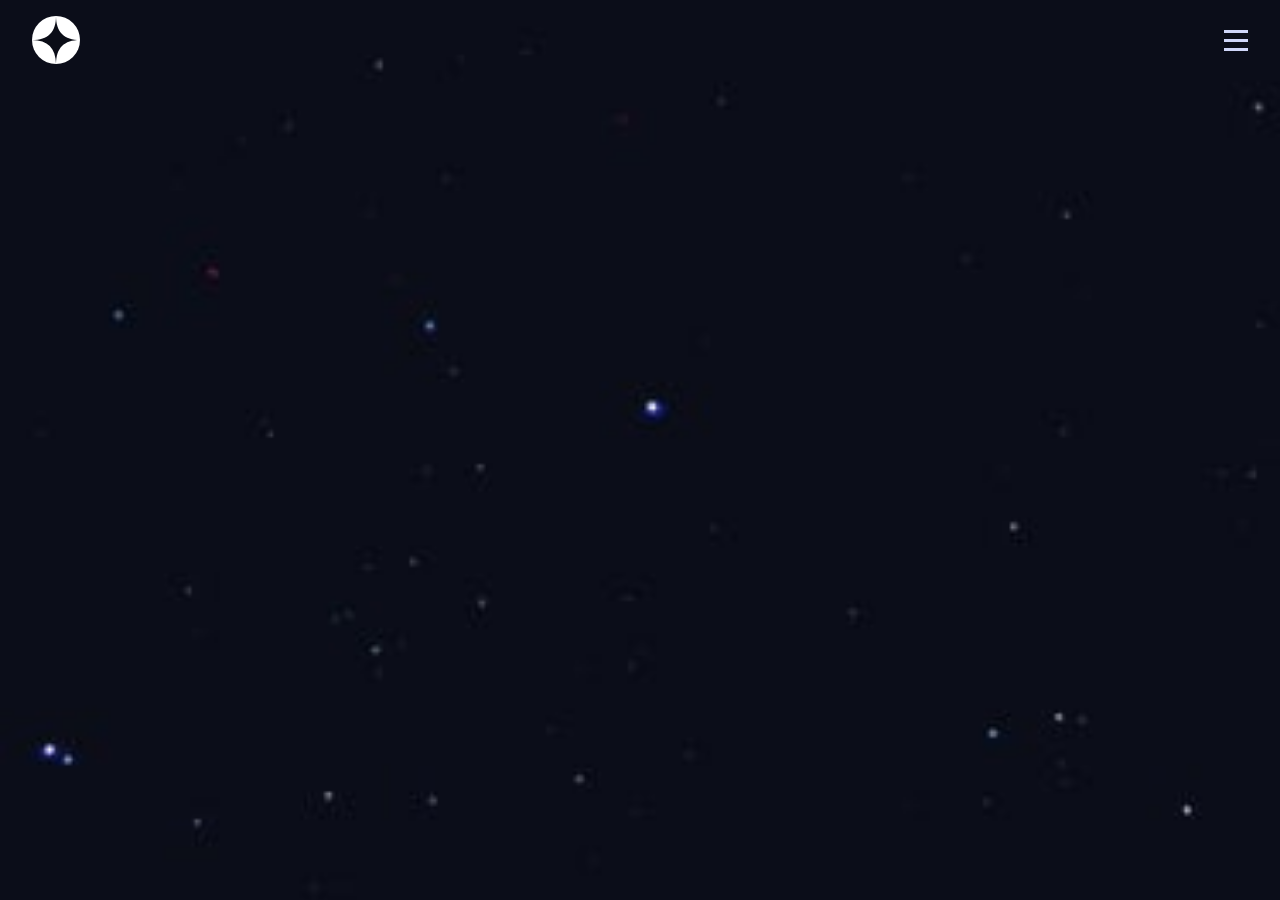
==== index.html @ 7dfd9abb "first commit" ====
<!DOCTYPE html>
<html lang="en">
<head>
    <meta charset="UTF-8">
    <meta name="viewport" content="width=device-width, initial-scale=1.0">
    <title>Space Tourism</title>
    <!-- Css Custom Styles -->
    <link rel="stylesheet" href="./assets/styles.css">
    <!-- CDNs -->
    <link rel="stylesheet" href="https://cdnjs.cloudflare.com/ajax/libs/font-awesome/6.5.1/css/all.min.css" integrity="sha512-DTOQO9RWCH3ppGqcWaEA1BIZOC6xxalwEsw9c2QQeAIftl+Vegovlnee1c9QX4TctnWMn13TZye+giMm8e2LwA==" crossorigin="anonymous" referrerpolicy="no-referrer" />
</head>
<body>
    <!-- Header -->
    <header>
        <div>
            <!-- Logo Section -->
            <section class="logo">
                <img src="assets/shared/logo.svg" alt="Space Tourism Logo">
            </section>
            <button id="toggle_menu">
                <img src="./assets/shared/icon-hamburger.svg" alt="Toggle Menu">
            </button>
            <nav>
                <ul>
                    <li></li>
                </ul>
            </nav>
        </div>
    </header>
    <!-- Main Content -->
    <main>

        <!-- Sections -->
        <section>

        </section>

        <!-- Aside -->
        <aside>

        </aside>
    </main>
    <!-- Footer -->
    <footer>

    </footer>
</body>
</html>
---- assets/styles.css ----
*{
    margin: 0;
    padding: 0;
}
/* background Images Body */
body{
    background-image: url(./home/background-home-mobile.jpg);
    background-repeat: no-repeat;
    background-size: cover;
}
#toggle_menu{
    border: none;
    background-color: transparent;
}
/* header navigation placeholder */
header div{
    display: flex;
    justify-content: space-between;
    max-width: 95%;
    margin: 1rem auto;
}
nav{
    display: none;
}
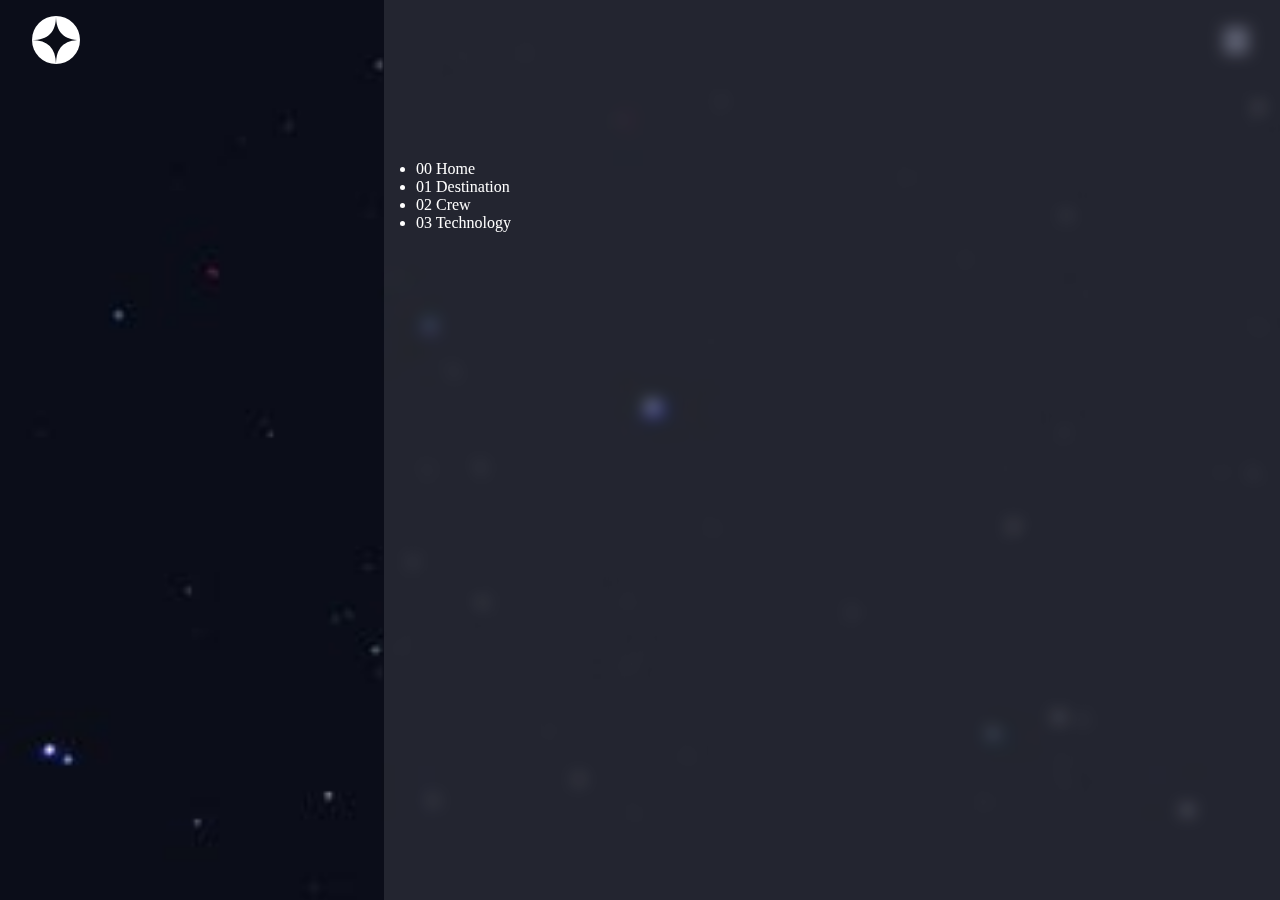
==== commit f2b4ee94: "navigation menu" ====
--- a/index.html
+++ b/index.html
@@ -17,12 +17,16 @@
             <section class="logo">
                 <img src="assets/shared/logo.svg" alt="Space Tourism Logo">
             </section>
+            <!-- Toggle Menu -->
             <button id="toggle_menu">
                 <img src="./assets/shared/icon-hamburger.svg" alt="Toggle Menu">
             </button>
             <nav>
                 <ul>
-                    <li></li>
+                    <li><span>00</span> Home</li>
+                    <li><span>01</span> Destination</li>
+                    <li><span>02</span> Crew</li>
+                    <li><span>03</span> Technology</li>
                 </ul>
             </nav>
         </div>
--- a/assets/styles.css
+++ b/assets/styles.css
@@ -20,5 +20,15 @@
     margin: 1rem auto;
 }
 nav{
-    display: none;
+    position: fixed;
+    inset: 0 0 0 30%;
+    z-index: 1000;
+    height: 100vh;
+    /* background-color: steelblue; */
+
+    padding: min(30vh, 10rem) 2em;
+    background: hsl(0, 0%, 100% , .1);
+    backdrop-filter: blur(.5em);
+
+    color: #fff;
 }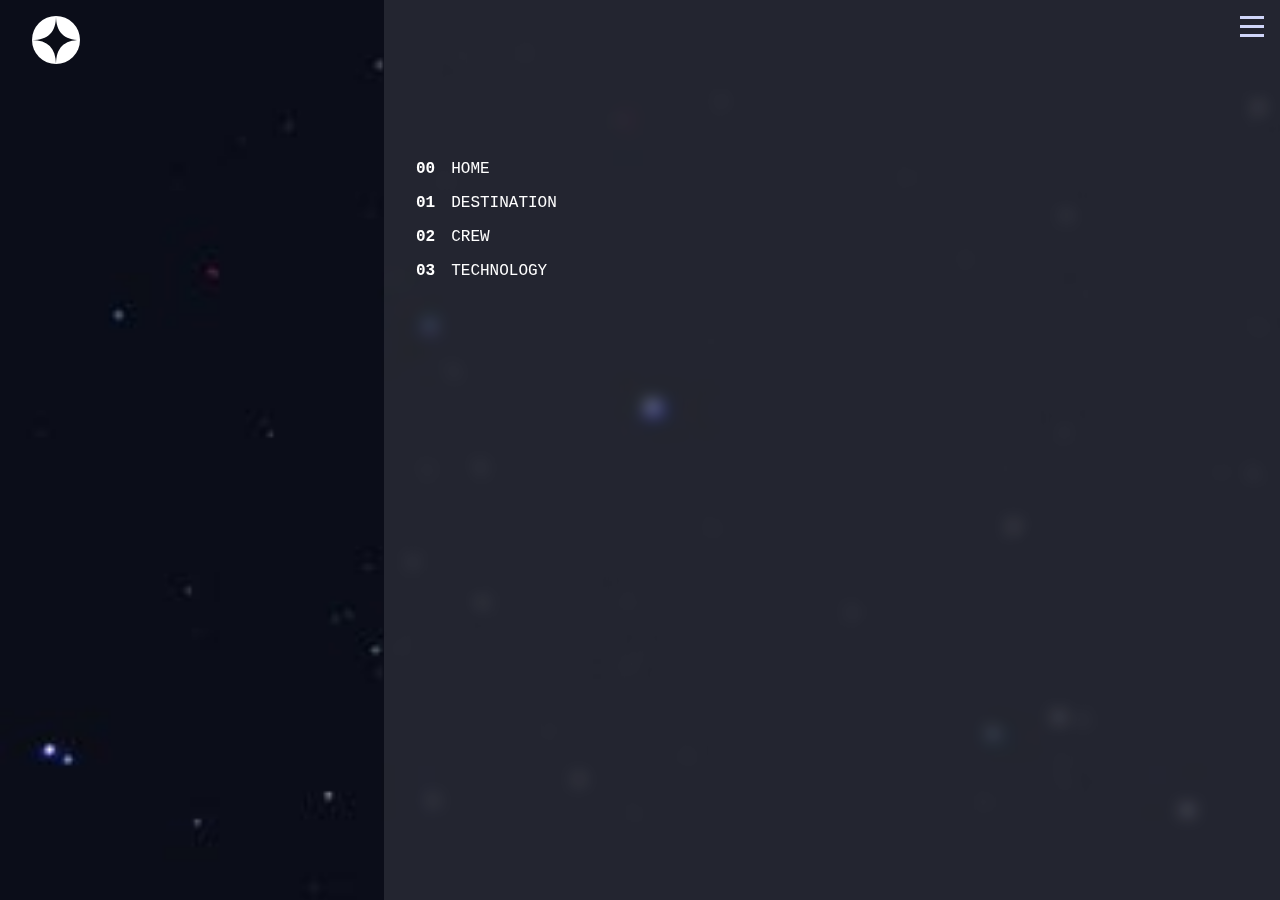
==== commit 96f84c9f: "continuation for nav menu" ====
--- a/index.html
+++ b/index.html
@@ -22,11 +22,11 @@
                 <img src="./assets/shared/icon-hamburger.svg" alt="Toggle Menu">
             </button>
             <nav>
-                <ul>
-                    <li><span>00</span> Home</li>
-                    <li><span>01</span> Destination</li>
-                    <li><span>02</span> Crew</li>
-                    <li><span>03</span> Technology</li>
+                <ul id="main_menu">
+                    <a href="#"><li><span>00</span> Home</li></a>
+                    <a href="#"><li><span>01</span> Destination</li></a>
+                    <a href="#"><li><span>02</span> Crew</li></a>
+                    <a href=""><li><span>03</span> Technology</li></a>
                 </ul>
             </nav>
         </div>
--- a/assets/styles.css
+++ b/assets/styles.css
@@ -1,6 +1,8 @@
 *{
     margin: 0;
     padding: 0;
+    font-size: 1rem;
+    font-family: 'Courier New', Courier, monospace;
 }
 /* background Images Body */
 body{
@@ -8,9 +10,13 @@
     background-repeat: no-repeat;
     background-size: cover;
 }
+/* Toggle for mobile Menu */
 #toggle_menu{
     border: none;
     background-color: transparent;
+    position: fixed;
+    z-index: 9999;
+    right: 1rem;
 }
 /* header navigation placeholder */
 header div{
@@ -19,16 +25,36 @@
     max-width: 95%;
     margin: 1rem auto;
 }
+/* Container for Menu navigation links in mobile */
 nav{
     position: fixed;
     inset: 0 0 0 30%;
     z-index: 1000;
     height: 100vh;
-    /* background-color: steelblue; */
 
     padding: min(30vh, 10rem) 2em;
     background: hsl(0, 0%, 100% , .1);
     backdrop-filter: blur(.5em);
 
+    text-transform: uppercase;
     color: #fff;
+}
+/* The unordered list */
+#main_menu {
+    display: flex;
+    flex-direction: column; /*This is only for mobile*/
+    gap: 1rem;
+}
+#main_menu a{
+    text-decoration: none;
+    list-style-type: none;
+    color: #fff;
+}
+#main_menu span{
+    font-weight: 800;
+}
+
+li {
+    display: flex;
+    gap: 1em;
 }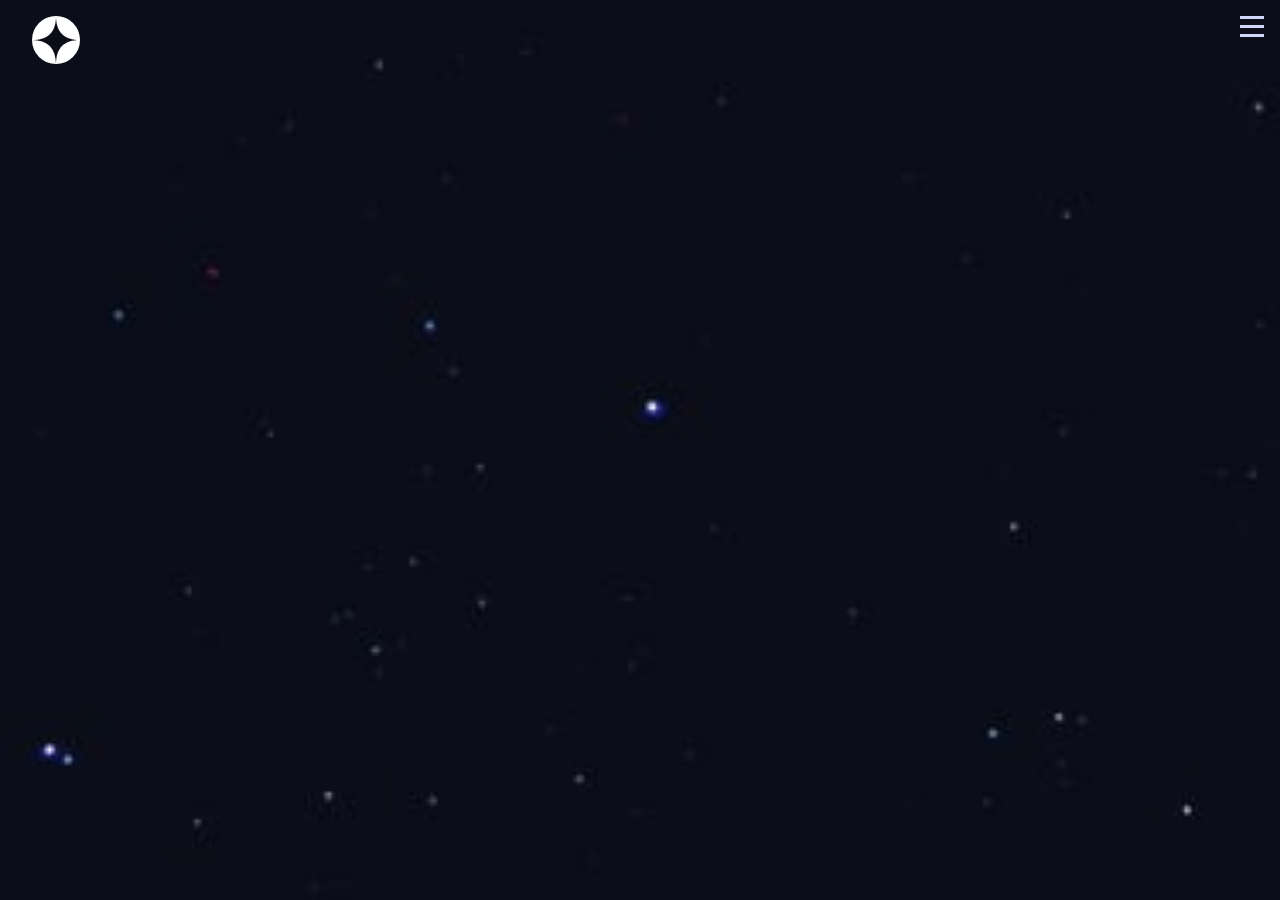
==== commit 3937fdc2: "revision" ====
--- a/index.html
+++ b/index.html
@@ -17,11 +17,13 @@
             <section class="logo">
                 <img src="assets/shared/logo.svg" alt="Space Tourism Logo">
             </section>
+            <!-- End of Logo Section -->
             <!-- Toggle Menu -->
-            <button id="toggle_menu">
-                <img src="./assets/shared/icon-hamburger.svg" alt="Toggle Menu">
+            <button id="toggle_menu" aria-controls="main_menu" aria-expanded="false">
             </button>
-            <nav>
+            <!-- End of toggle menu -->
+            <!-- Actual navigation links -->
+            <nav class="primary_nav">
                 <ul id="main_menu">
                     <a href="#"><li><span>00</span> Home</li></a>
                     <a href="#"><li><span>01</span> Destination</li></a>
@@ -48,5 +50,7 @@
     <footer>
 
     </footer>
+
+    <script src="./index.js"></script>
 </body>
 </html>--- a/assets/styles.css
+++ b/assets/styles.css
@@ -12,11 +12,18 @@
 }
 /* Toggle for mobile Menu */
 #toggle_menu{
+    display: block;
     border: none;
     background-color: transparent;
     position: fixed;
     z-index: 9999;
     right: 1rem;
+    width: 1.5rem;
+    aspect-ratio: 1;
+    border: 0;
+    background-repeat: no-repeat;
+    background-image: url(./shared/icon-hamburger.svg);
+
 }
 /* header navigation placeholder */
 header div{
@@ -33,17 +40,25 @@
     height: 100vh;
 
     padding: min(30vh, 10rem) 2em;
-    background: hsl(0, 0%, 100% , .1);
+    background: hsl(0, 0%, 0% , .75);
     backdrop-filter: blur(.5em);
 
     text-transform: uppercase;
     color: #fff;
+
+    transform: translateX(100%);
+}
+@supports (backdrop-filter: blur(1rem)) {
+    nav{
+        background: hsl(0, 0%, 100% , .1);
+        backdrop-filter: blur(.5em);
+    }
 }
 /* The unordered list */
 #main_menu {
     display: flex;
     flex-direction: column; /*This is only for mobile*/
-    gap: 1rem;
+    gap: 2rem;
 }
 #main_menu a{
     text-decoration: none;
@@ -56,5 +71,5 @@
 
 li {
     display: flex;
-    gap: 1em;
+    gap: 1.5em;
 }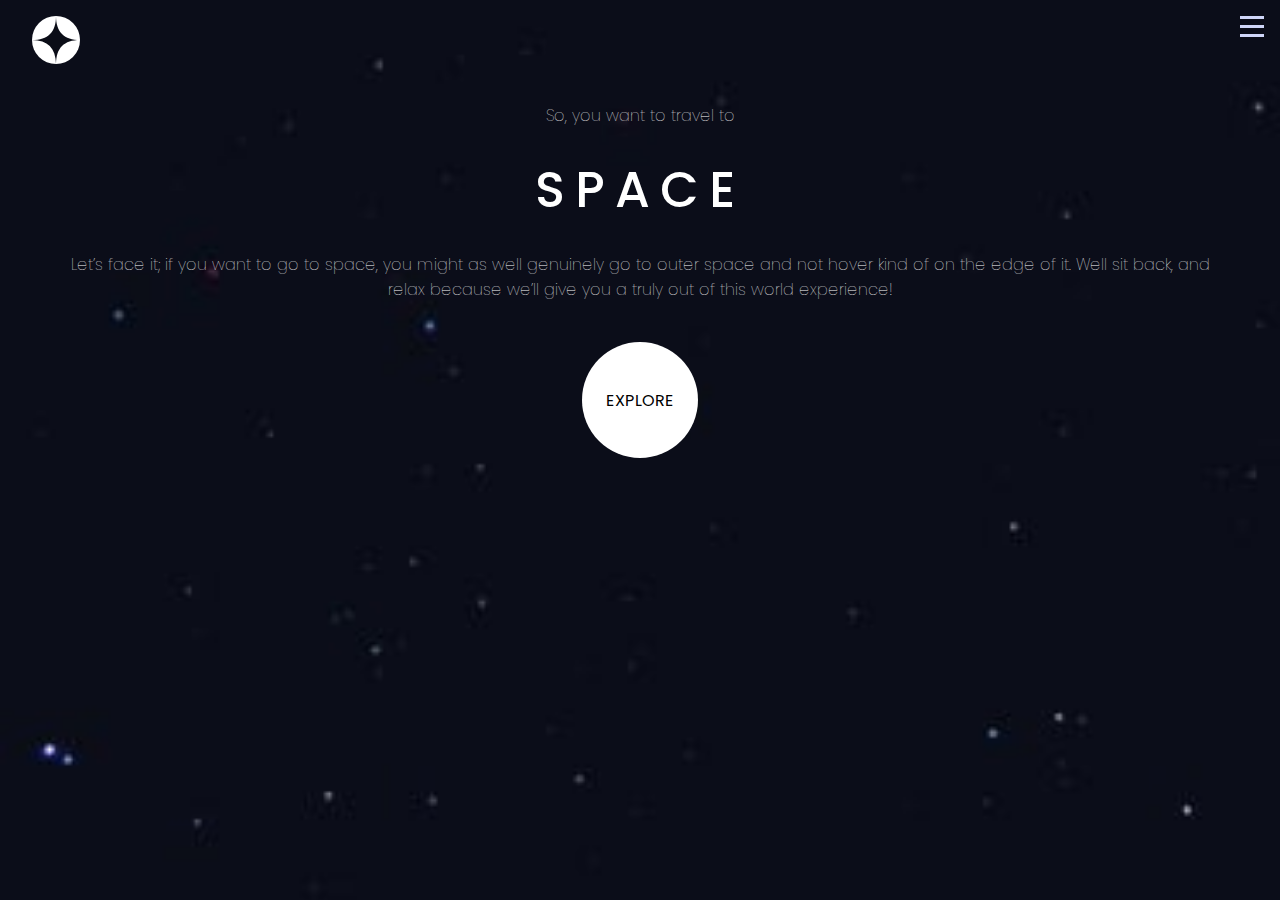
==== commit f18a46c4: "hero section content added" ====
--- a/index.html
+++ b/index.html
@@ -19,27 +19,33 @@
             </section>
             <!-- End of Logo Section -->
             <!-- Toggle Menu -->
-            <button id="toggle_menu" aria-controls="main_menu" aria-expanded="false">
-            </button>
+            <button id="toggle_menu" aria-controls="main_menu" aria-expanded="false"></button>
             <!-- End of toggle menu -->
-            <!-- Actual navigation links -->
-            <nav class="primary_nav">
+            <!-- Actual navigation links -->    
+            <nav class="primary_nav" data-visible="false">
                 <ul id="main_menu">
-                    <a href="#"><li><span>00</span> Home</li></a>
-                    <a href="#"><li><span>01</span> Destination</li></a>
-                    <a href="#"><li><span>02</span> Crew</li></a>
-                    <a href=""><li><span>03</span> Technology</li></a>
+                    <li><a href="#"><span>00</span> Home</a></li>
+                    <li><a href="#"><span>01</span> Destination</a></li>
+                    <li><a href="#"><span>02</span> Crew</a></li>
+                    <li><a href="#"><span>03</span> Technology</a></li>
                 </ul>
             </nav>
+            
         </div>
     </header>
     <!-- Main Content -->
     <main>
-
-        <!-- Sections -->
-        <section>
-
-        </section>
+        <div class="container">
+            <!-- Sections -->
+            <section class="hero_section">
+                <p>So, you want to travel to</p>
+                <h1>SPACE</h1>
+                <p>Let’s face it; if you want to go to space, you might as well genuinely go to outer space and not hover kind of on the edge of it. Well sit back, and relax because we’ll give you a truly out of this world experience!</p>
+                <button class="explore_button">
+                    Explore
+                </button>
+            </section>
+        </div>
 
         <!-- Aside -->
         <aside>
--- a/assets/styles.css
+++ b/assets/styles.css
@@ -1,8 +1,18 @@
+@import url('https://fonts.googleapis.com/css2?family=Poppins:wght@100;200;300;400;500;600;700;800&display=swap');
 *{
     margin: 0;
     padding: 0;
     font-size: 1rem;
-    font-family: 'Courier New', Courier, monospace;
+    font-family: "Poppins", sans-serif;
+}
+p{
+    font-weight: 100!important;
+    line-height: normal;
+}
+h1{
+    font-weight: 500;
+    font-size: 50px;
+    letter-spacing: 10px;
 }
 /* background Images Body */
 body{
@@ -24,6 +34,11 @@
     background-repeat: no-repeat;
     background-image: url(./shared/icon-hamburger.svg);
 
+}
+/* Place holder of every content */
+.container {
+    max-width: 95%;
+    margin: 2rem auto;
 }
 /* header navigation placeholder */
 header div{
@@ -47,6 +62,10 @@
     color: #fff;
 
     transform: translateX(100%);
+    transition: .5s;
+}
+.primary_nav[data-visible="true"] {
+    transform: translateX(0%);
 }
 @supports (backdrop-filter: blur(1rem)) {
     nav{
@@ -72,4 +91,39 @@
 li {
     display: flex;
     gap: 1.5em;
+}
+
+/* Content Sections */
+.hero_section{
+    padding: 0 2rem;
+    color: #fff;
+    display: flex;
+    gap: 1.5rem;
+    flex-direction: column;
+    justify-content: center;
+    align-items: center;
+    font-weight: 100;
+}
+.hero_section h1{
+    text-align: center;
+    text-transform: uppercase;
+}
+.hero_section p{
+    text-align: center;
+    font-size: 1rem;
+    font-weight: 100;
+}
+
+/* Explore Button */
+.explore_button{
+    background-color: #fff;
+    border: 0;
+    margin-top: 1rem;
+    width: fit-content;
+    padding: 1.5rem;
+    aspect-ratio: 1;
+    border-radius: 50%;
+
+    text-transform: uppercase;
+
 }